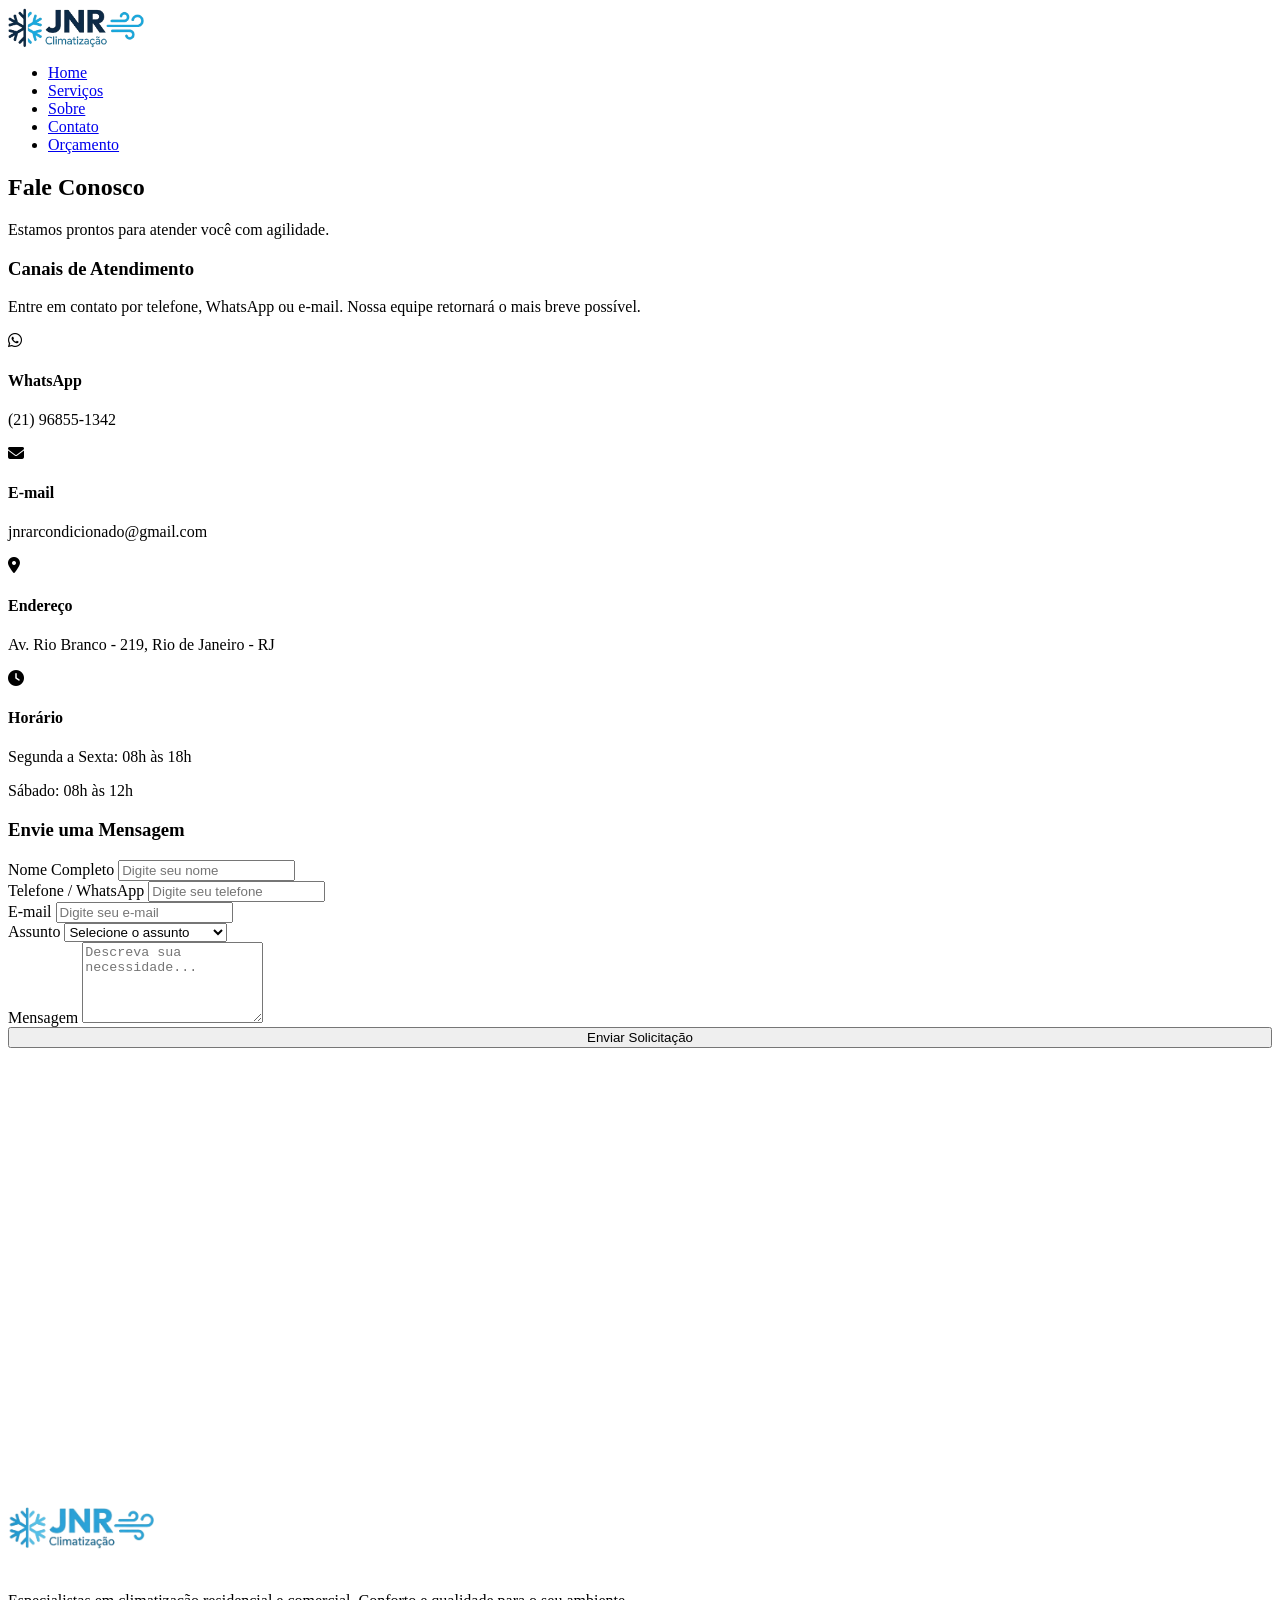
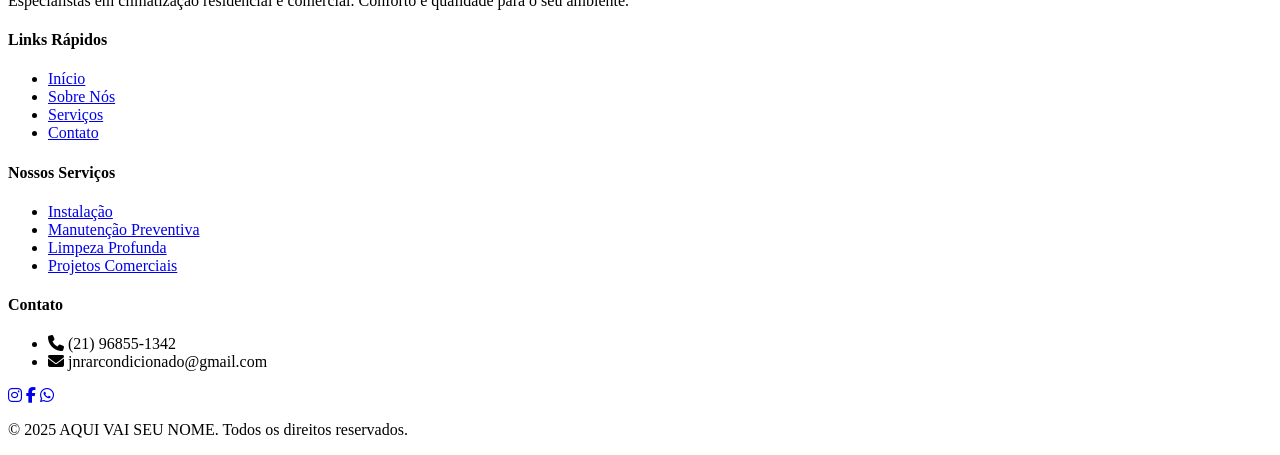
==== contato.html @ 25b924c3 "Updates to HTML, JS and visual assets" ====
<!DOCTYPE html>
<html lang="pt-BR">

<head>
    <meta charset="UTF-8">
    <meta name="viewport" content="width=device-width, initial-scale=1.0">
    <title>Fresh Air</title>
    <meta name="description"
        content="Entre em contato com a Wagner Ar-Condicionado. Solicite um orçamento ou agende uma visita técnica.">

    <!-- Google Fonts -->
    <link rel="preconnect" href="https://fonts.googleapis.com">
    <link rel="preconnect" href="https://fonts.gstatic.com" crossorigin>
    <link href="https://fonts.googleapis.com/css2?family=Outfit:wght@300;400;500;600;700&display=swap" rel="stylesheet">

    <!-- CSS -->
    <link rel="stylesheet" href="css/style.css">
    <!-- FontAwesome -->
    <link rel="stylesheet" href="https://cdnjs.cloudflare.com/ajax/libs/font-awesome/6.4.0/css/all.min.css">
</head>

<body>
    <!-- Navbar -->
    <header id="header">
        <nav class="container">
            <div class="logo">
                <img src="assets/logos/logo1.png" alt="JNR Climatização"
                    style="max-height: 40px; vertical-align: middle;">
            </div>
            <div class="menu-toggle" id="mobile-menu">
                <span class="bar"></span>
                <span class="bar"></span>
                <span class="bar"></span>
            </div>
            <ul class="nav-links">
                <li><a href="index.html">Home</a></li>
                <li><a href="servicos.html">Serviços</a></li>
                <li><a href="sobre.html">Sobre</a></li>
                <li><a href="contato.html" class="active">Contato</a></li>
                <li><a href="#contato" class="btn-primary nav-btn">Orçamento</a></li>
            </ul>
        </nav>
    </header>

    <main>
        <!-- Page Header -->
        <section class="page-header">
            <div class="container">
                <h1>Fale <span class="text-gradient">Conosco</span></h1>
                <p>Estamos prontos para atender você com agilidade.</p>
            </div>
        </section>

        <!-- Contact Section -->
        <section id="contato-page" class="service-detail">
            <div class="container">
                <div class="contact-wrapper">
                    <div class="contact-info card">
                        <h3>Canais de Atendimento</h3>
                        <p>Entre em contato por telefone, WhatsApp ou e-mail. Nossa equipe retornará o mais breve
                            possível.</p>

                        <div class="info-item">
                            <i class="fa-brands fa-whatsapp"></i>
                            <div>
                                <h4>WhatsApp</h4>
                                <p>(21) 96855-1342</p>
                            </div>
                        </div>

                        <div class="info-item">
                            <i class="fa-solid fa-envelope"></i>
                            <div>
                                <h4>E-mail</h4>
                                <p class="company-email"></p>
                            </div>
                        </div>

                        <div class="info-item">
                            <i class="fa-solid fa-location-dot"></i>
                            <div>
                                <h4>Endereço</h4>
                                <p>Av. Rio Branco - 219, Rio de Janeiro - RJ</p>
                            </div>
                        </div>

                        <div class="info-item">
                            <i class="fa-solid fa-clock"></i>
                            <div>
                                <h4>Horário</h4>
                                <p>Segunda a Sexta: 08h às 18h</p>
                                <p>Sábado: 08h às 12h</p>
                            </div>
                        </div>
                    </div>

                    <div class="contact-form card">
                        <h3>Envie uma Mensagem</h3>
                        <form>
                            <div class="form-group">
                                <label>Nome Completo</label>
                                <input type="text" placeholder="Digite seu nome" required>
                            </div>
                            <div class="form-group">
                                <label>Telefone / WhatsApp</label>
                                <input type="tel" placeholder="Digite seu telefone" required>
                            </div>
                            <div class="form-group">
                                <label>E-mail</label>
                                <input type="email" placeholder="Digite seu e-mail" required>
                            </div>
                            <div class="form-group">
                                <label>Assunto</label>
                                <select required>
                                    <option value="" disabled selected>Selecione o assunto</option>
                                    <option value="manutencao">Manutenção Preventiva</option>
                                    <option value="corretiva">Manutenção Corretiva</option>
                                    <option value="instalacao">Instalação</option>
                                    <option value="higienizacao">Higienização</option>
                                    <option value="orcamento">Orçamento</option>
                                    <option value="duvida">Dúvidas</option>
                                </select>
                            </div>
                            <div class="form-group">
                                <label>Mensagem</label>
                                <textarea placeholder="Descreva sua necessidade..." rows="5" required></textarea>
                            </div>
                            <button type="submit" class="btn-primary" style="width: 100%;">Enviar Solicitação</button>
                        </form>
                    </div>
                </div>
            </div>
        </section>

        <!-- Map Section (Placeholder) -->
        <section id="mapa">
            <div class="container">
                <div class="card map-container">
                    <iframe
                        src="https://maps.google.com/maps?q=Avenida+Rio+Branco,+219,+Cinelândia,+Rio+de+Janeiro&t=&z=15&ie=UTF8&iwloc=&output=embed"
                        width="100%" height="450" style="border:0;" allowfullscreen="" loading="lazy"
                        referrerpolicy="no-referrer-when-downgrade"></iframe>
                </div>
            </div>
        </section>
    </main>

    <footer>
        <div class="container">
            <div class="footer-grid">
                <div class="footer-col">
                    <img src="assets/logos/logo2.png" alt="JNR Climatização"
                        style="max-height: 50px; margin-bottom: 20px;">
                    <p>Especialistas em climatização residencial e comercial. Conforto e qualidade para o seu ambiente.
                    </p>
                </div>
                <div class="footer-col">
                    <h4>Links Rápidos</h4>
                    <ul class="footer-links">
                        <li><a href="index.html">Início</a></li>
                        <li><a href="sobre.html">Sobre Nós</a></li>
                        <li><a href="servicos.html">Serviços</a></li>
                        <li><a href="contato.html">Contato</a></li>
                    </ul>
                </div>
                <div class="footer-col">
                    <h4>Nossos Serviços</h4>
                    <ul class="footer-links">
                        <li><a href="servicos.html">Instalação</a></li>
                        <li><a href="servicos.html">Manutenção Preventiva</a></li>
                        <li><a href="servicos.html">Limpeza Profunda</a></li>
                        <li><a href="servicos.html">Projetos Comerciais</a></li>
                    </ul>
                </div>
                <div class="footer-col">
                    <h4>Contato</h4>
                    <ul class="footer-links">
                        <li><i class="fa-solid fa-phone"></i> (21) 96855-1342</li>
                        <li><i class="fa-solid fa-envelope"></i> <span class="company-email"></span></li>
                    </ul>
                    <div class="social-links">
                        <a href="#" class="social-link"><i class="fa-brands fa-instagram"></i></a>
                        <a href="#" class="social-link"><i class="fa-brands fa-facebook-f"></i></a>
                        <a href="#" class="social-link"><i class="fa-brands fa-whatsapp"></i></a>
                    </div>
                </div>
            </div>
            <div class="footer-bottom">
                <p>&copy; 2025 AQUI VAI SEU NOME. Todos os direitos reservados.</p>
            </div>
        </div>
    </footer>

    <!-- JS -->
    <script src="js/script.js"></script>
</body>

</html>
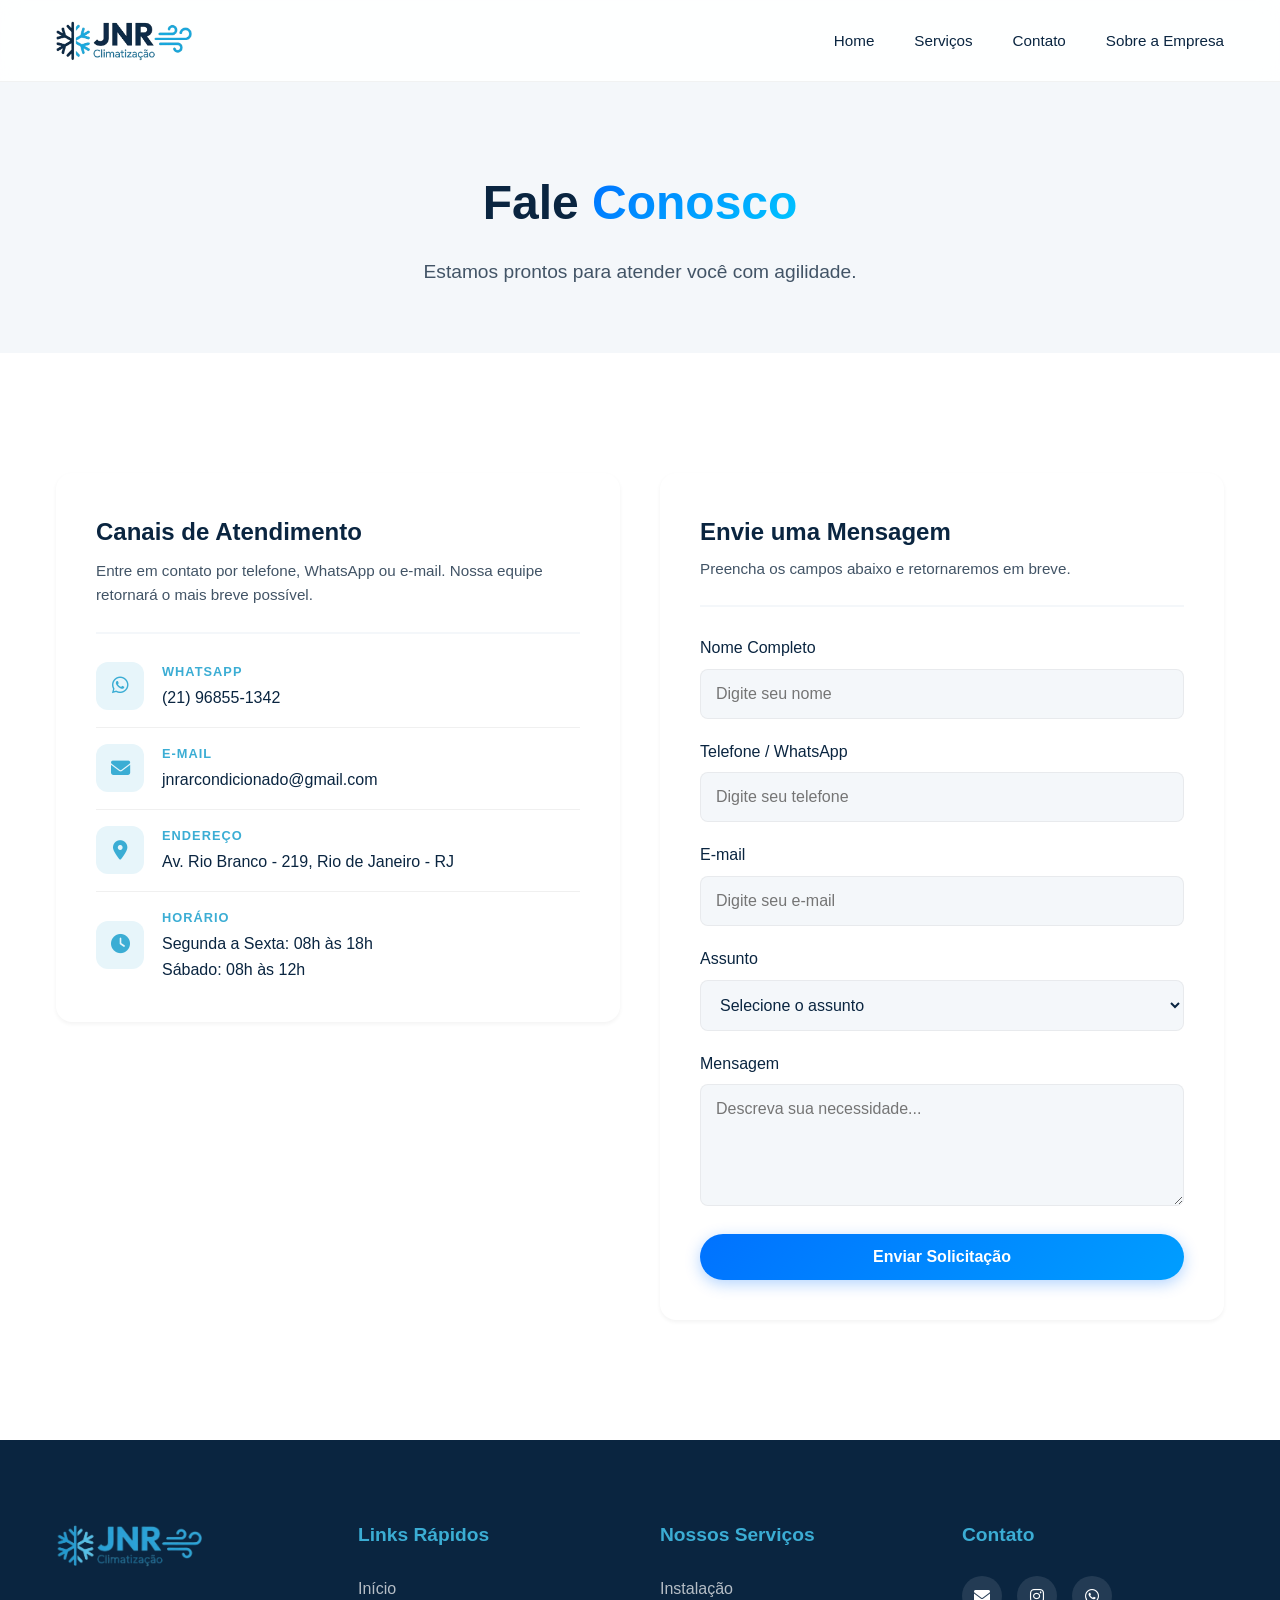
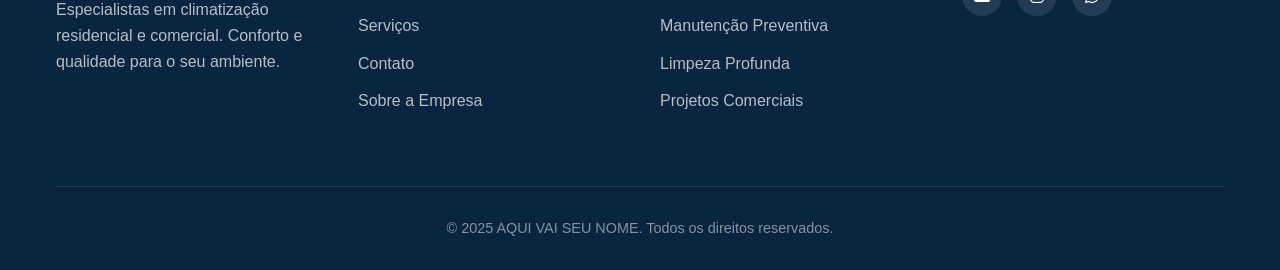
==== commit 26e0ae74: "Harmonizar cor secundaria com azul do logo (floco de neve)" ====
--- a/contato.html
+++ b/contato.html
@@ -4,7 +4,7 @@
 <head>
     <meta charset="UTF-8">
     <meta name="viewport" content="width=device-width, initial-scale=1.0">
-    <title>Fresh Air</title>
+    <title>JNR Climatização</title>
     <meta name="description"
         content="Entre em contato com a Wagner Ar-Condicionado. Solicite um orçamento ou agende uma visita técnica.">
 
@@ -35,9 +35,8 @@
             <ul class="nav-links">
                 <li><a href="index.html">Home</a></li>
                 <li><a href="servicos.html">Serviços</a></li>
-                <li><a href="sobre.html">Sobre</a></li>
-                <li><a href="contato.html" class="active">Contato</a></li>
-                <li><a href="#contato" class="btn-primary nav-btn">Orçamento</a></li>
+                <li><a href="contato.html">Contato</a></li>
+                <li><a href="sobre.html">Sobre a Empresa</a></li>
             </ul>
         </nav>
     </header>
@@ -96,6 +95,7 @@
 
                     <div class="contact-form card">
                         <h3>Envie uma Mensagem</h3>
+                        <p>Preencha os campos abaixo e retornaremos em breve.</p>
                         <form>
                             <div class="form-group">
                                 <label>Nome Completo</label>
@@ -131,18 +131,6 @@
                 </div>
             </div>
         </section>
-
-        <!-- Map Section (Placeholder) -->
-        <section id="mapa">
-            <div class="container">
-                <div class="card map-container">
-                    <iframe
-                        src="https://maps.google.com/maps?q=Avenida+Rio+Branco,+219,+Cinelândia,+Rio+de+Janeiro&t=&z=15&ie=UTF8&iwloc=&output=embed"
-                        width="100%" height="450" style="border:0;" allowfullscreen="" loading="lazy"
-                        referrerpolicy="no-referrer-when-downgrade"></iframe>
-                </div>
-            </div>
-        </section>
     </main>
 
     <footer>
@@ -158,9 +146,9 @@
                     <h4>Links Rápidos</h4>
                     <ul class="footer-links">
                         <li><a href="index.html">Início</a></li>
-                        <li><a href="sobre.html">Sobre Nós</a></li>
                         <li><a href="servicos.html">Serviços</a></li>
                         <li><a href="contato.html">Contato</a></li>
+                        <li><a href="sobre.html">Sobre a Empresa</a></li>
                     </ul>
                 </div>
                 <div class="footer-col">
@@ -174,14 +162,18 @@
                 </div>
                 <div class="footer-col">
                     <h4>Contato</h4>
-                    <ul class="footer-links">
-                        <li><i class="fa-solid fa-phone"></i> (21) 96855-1342</li>
-                        <li><i class="fa-solid fa-envelope"></i> <span class="company-email"></span></li>
-                    </ul>
                     <div class="social-links">
-                        <a href="#" class="social-link"><i class="fa-brands fa-instagram"></i></a>
-                        <a href="#" class="social-link"><i class="fa-brands fa-facebook-f"></i></a>
-                        <a href="#" class="social-link"><i class="fa-brands fa-whatsapp"></i></a>
+                        <a href="mailto:jnrarcondicionado@gmail.com" class="social-link" aria-label="E-mail">
+                            <i class="fa-solid fa-envelope"></i>
+                        </a>
+                        <a href="https://www.instagram.com/jnrclimatizacaoar?igsh=a3k0N3pocHFoZ3V6" class="social-link"
+                            target="_blank" rel="noopener noreferrer" aria-label="Instagram">
+                            <i class="fa-brands fa-instagram"></i>
+                        </a>
+                        <a href="https://wa.me/5521968551342" class="social-link" target="_blank"
+                            rel="noopener noreferrer" aria-label="WhatsApp">
+                            <i class="fa-brands fa-whatsapp"></i>
+                        </a>
                     </div>
                 </div>
             </div>
--- a/css/style.css
+++ b/css/style.css
@@ -0,0 +1,991 @@
+:root {
+    /* Color Palette - Light Theme */
+    --color-primary: #0A2540;
+    /* Dark Blue for Headings */
+    --color-secondary: #3BADD4;
+    /* Brand Blue Accent (snowflake tone) */
+    --color-accent: #0072ff;
+    /* Purple Accent */
+    --color-text: #425466;
+    /* Grey for Body Text */
+    --color-bg: #FFFFFF;
+    /* White Background */
+    --color-bg-alt: #F4F7FA;
+    /* Light Grey/Blue Background */
+    --color-white: #FFFFFF;
+
+    /* Gradients */
+    --gradient-primary: linear-gradient(135deg, #0072ff 0%, #00c6ff 100%);
+    --gradient-text: linear-gradient(135deg, #0A2540 0%, #0072ff 100%);
+
+    /* Typography */
+    --font-main: 'Outfit', sans-serif;
+
+    /* Spacing */
+    --spacing-sm: 8px;
+    --spacing-md: 16px;
+    --spacing-lg: 32px;
+    --spacing-xl: 64px;
+    --spacing-xxl: 120px;
+
+    /* Effects */
+    --shadow-sm: 0 2px 4px rgba(0, 0, 0, 0.05);
+    --shadow-md: 0 4px 12px rgba(0, 0, 0, 0.08);
+    --shadow-lg: 0 12px 24px rgba(0, 0, 0, 0.12);
+    --radius-sm: 8px;
+    --radius-md: 16px;
+    --radius-lg: 24px;
+}
+
+* {
+    margin: 0;
+    padding: 0;
+    box-sizing: border-box;
+}
+
+body {
+    font-family: var(--font-main);
+    background-color: var(--color-bg);
+    color: var(--color-text);
+    line-height: 1.6;
+    overflow-x: hidden;
+}
+
+.container {
+    max-width: 1200px;
+    margin: 0 auto;
+    padding: 0 var(--spacing-md);
+}
+
+a {
+    text-decoration: none;
+    color: inherit;
+    transition: all 0.3s ease;
+}
+
+ul {
+    list-style: none;
+}
+
+/* Utility Classes */
+.text-gradient {
+    background: var(--gradient-primary);
+    -webkit-background-clip: text;
+    background-clip: text;
+    -webkit-text-fill-color: transparent;
+}
+
+.section-title {
+    font-size: 2.5rem;
+    text-align: center;
+    margin-bottom: var(--spacing-lg);
+    font-weight: 700;
+    color: var(--color-primary);
+}
+
+.section-subtitle {
+    text-align: center;
+    font-size: 1.1rem;
+    color: var(--color-text);
+    margin-bottom: var(--spacing-xl);
+    max-width: 600px;
+    margin-left: auto;
+    margin-right: auto;
+}
+
+.card {
+    background: var(--color-white);
+    padding: 40px;
+    border-radius: var(--radius-md);
+    box-shadow: var(--shadow-sm);
+    transition: transform 0.3s ease, box-shadow 0.3s ease;
+}
+
+.card:hover {
+    transform: translateY(-5px);
+    box-shadow: var(--shadow-lg);
+}
+
+.alt-bg {
+    background-color: var(--color-bg-alt);
+}
+
+/* Buttons */
+.btn-primary {
+    background: var(--gradient-primary);
+    background-size: 200% auto;
+    color: var(--color-white);
+    padding: 14px 32px;
+    border-radius: 50px;
+    font-weight: 600;
+    font-size: 1rem;
+    border: none;
+    cursor: pointer;
+    display: inline-block;
+    box-shadow: 0 4px 15px rgba(0, 114, 255, 0.3);
+    transition: all 0.5s ease;
+}
+
+.btn-primary:hover {
+    background-position: right center;
+    transform: scale(1.05);
+    box-shadow: 0 8px 25px rgba(0, 114, 255, 0.4);
+}
+
+.btn-outline {
+    background: transparent;
+    color: var(--color-accent);
+    padding: 14px 32px;
+    border-radius: 50px;
+    font-weight: 600;
+    font-size: 1rem;
+    border: 2px solid rgba(0, 114, 255, 0.2);
+    cursor: pointer;
+    display: inline-block;
+}
+
+.btn-outline:hover {
+    border-color: var(--color-accent);
+    background: rgba(0, 114, 255, 0.05);
+}
+
+/* Header */
+#header {
+    position: fixed;
+    top: 0;
+    left: 0;
+    width: 100%;
+    z-index: 1000;
+    padding: 20px 0;
+    background: rgba(255, 255, 255, 0.9);
+    backdrop-filter: blur(10px);
+    border-bottom: 1px solid rgba(0, 0, 0, 0.05);
+}
+
+.menu-toggle {
+    display: none;
+    flex-direction: column;
+    cursor: pointer;
+}
+
+.bar {
+    width: 25px;
+    height: 3px;
+    background-color: var(--color-primary);
+    margin: 3px 0;
+    transition: 0.4s;
+}
+
+#header .container {
+    display: flex;
+    justify-content: space-between;
+    align-items: center;
+}
+
+.logo {
+    font-size: 1.5rem;
+    font-weight: 800;
+    color: var(--color-primary);
+}
+
+.nav-links {
+    display: flex;
+    gap: 40px;
+    align-items: center;
+    /* Fix alignment of links and button */
+}
+
+.nav-links a {
+    font-weight: 500;
+    color: var(--color-primary);
+    font-size: 0.95rem;
+}
+
+.nav-links a:hover {
+    color: var(--color-accent);
+}
+
+.nav-links a.active {
+    color: var(--color-accent);
+    font-weight: 700;
+}
+
+.nav-links .btn-primary {
+    color: var(--color-white);
+    padding: 10px 24px;
+    /* Slightly smaller in nav */
+}
+
+.nav-links .btn-primary:hover {
+    color: var(--color-white);
+}
+
+/* Hero Section */
+#hero {
+    padding: 180px 0 100px;
+    background: var(--color-bg-alt);
+    position: relative;
+    overflow: hidden;
+}
+
+.hero-content {
+    display: grid;
+    grid-template-columns: 1fr 1fr;
+    gap: 60px;
+    align-items: center;
+}
+
+.hero-text h1 {
+    font-size: 4rem;
+    line-height: 1.1;
+    margin-bottom: 24px;
+    color: var(--color-primary);
+    font-weight: 800;
+}
+
+.hero-text p {
+    font-size: 1.25rem;
+    color: var(--color-text);
+    margin-bottom: 40px;
+    max-width: 90%;
+}
+
+.hero-buttons {
+    display: flex;
+    gap: 20px;
+}
+
+.hero-image {
+    position: relative;
+}
+
+.hero-image img {
+    width: 100%;
+    border-radius: var(--radius-lg);
+    box-shadow: var(--shadow-lg);
+    transform: perspective(1000px) rotateY(-5deg);
+    transition: transform 0.5s ease;
+}
+
+.hero-image:hover img {
+    transform: perspective(1000px) rotateY(0deg);
+}
+
+/* Brands Section */
+#brands {
+    padding: 60px 0;
+    background: var(--color-white);
+    border-bottom: 1px solid rgba(0, 0, 0, 0.05);
+}
+
+.brands-text {
+    text-align: center;
+    margin-bottom: 30px;
+    color: var(--color-text);
+    font-weight: 700;
+}
+
+.brands-container {
+    display: flex;
+    justify-content: center;
+    align-items: center;
+    flex-wrap: wrap;
+    gap: 30px;
+    opacity: 0.6;
+}
+
+.brand-item {
+    font-size: 2.5rem;
+    font-weight: 700;
+    color: #A0AEC0;
+    display: flex;
+    align-items: center;
+    gap: 10px;
+}
+
+/* Features/Merchandise Section */
+#features {
+    padding: var(--spacing-xxl) 0;
+    background: var(--color-white);
+}
+
+.feature-block {
+    display: grid;
+    grid-template-columns: 1fr 1fr;
+    gap: 80px;
+    align-items: center;
+    margin-bottom: 100px;
+}
+
+.feature-block.reverse {
+    direction: rtl;
+}
+
+.feature-block.reverse .feature-text {
+    direction: ltr;
+}
+
+.feature-text h2 {
+    font-size: 3rem;
+    margin-bottom: 24px;
+    color: var(--color-primary);
+    line-height: 1.2;
+}
+
+.feature-text p {
+    font-size: 1.1rem;
+    color: var(--color-text);
+    margin-bottom: 30px;
+}
+
+.feature-image img {
+    width: 100%;
+    border-radius: var(--radius-lg);
+    box-shadow: var(--shadow-md);
+}
+
+/* Services Section */
+#services {
+    padding: var(--spacing-xxl) 0;
+    background: var(--color-bg-alt);
+}
+
+.services-grid {
+    display: grid;
+    grid-template-columns: repeat(auto-fit, minmax(300px, 1fr));
+    gap: 30px;
+}
+
+.service-card {
+    background: var(--color-white);
+    padding: 40px;
+    border-radius: var(--radius-md);
+    box-shadow: var(--shadow-sm);
+    transition: transform 0.3s ease, box-shadow 0.3s ease;
+}
+
+.service-card:hover {
+    transform: translateY(-10px);
+    box-shadow: var(--shadow-lg);
+}
+
+.service-icon {
+    width: 60px;
+    height: 60px;
+    background: rgba(99, 91, 255, 0.1);
+    border-radius: 12px;
+    display: flex;
+    align-items: center;
+    justify-content: center;
+    font-size: 1.5rem;
+    color: var(--color-accent);
+    margin-bottom: 24px;
+}
+
+.service-card h3 {
+    font-size: 1.25rem;
+    margin-bottom: 12px;
+    color: var(--color-primary);
+}
+
+.service-card p {
+    color: var(--color-text);
+    font-size: 1rem;
+}
+
+/* Testimonials */
+#testimonials {
+    padding: var(--spacing-xxl) 0;
+    background: var(--color-white);
+}
+
+.testimonial-card {
+    background: var(--color-bg-alt);
+    padding: 40px;
+    border-radius: var(--radius-md);
+    position: relative;
+}
+
+.testimonial-card p {
+    font-size: 1.1rem;
+    color: var(--color-primary);
+    margin-bottom: 24px;
+    font-style: italic;
+}
+
+.testimonial-author h4 {
+    color: var(--color-primary);
+    font-weight: 700;
+}
+
+.stars {
+    color: #FFB400;
+    margin-bottom: 16px;
+}
+
+/* CTA Section */
+#cta {
+    padding: 100px 0;
+    background: var(--color-bg-alt);
+}
+
+.cta-box {
+    background: var(--color-primary);
+    border-radius: var(--radius-lg);
+    padding: 55px;
+    text-align: center;
+    color: var(--color-white);
+    position: relative;
+    overflow: hidden;
+}
+
+.cta-box h2 {
+    font-size: 2.5rem;
+    margin-bottom: 20px;
+}
+
+.cta-box p {
+    font-size: 1.2rem;
+    opacity: 0.9;
+    margin-bottom: 40px;
+    max-width: 600px;
+    margin-left: auto;
+    margin-right: auto;
+}
+
+.cta-box .btn-primary {
+    background: var(--color-white);
+    color: var(--color-primary);
+}
+
+.cta-box .btn-primary:hover {
+    box-shadow: 0 8px 25px rgba(255, 255, 255, 0.3);
+}
+
+/* Footer */
+footer {
+    background-color: var(--color-primary);
+    color: var(--color-white);
+    padding: 80px 0 30px;
+    margin-top: auto;
+}
+
+.footer-grid {
+    display: grid;
+    grid-template-columns: repeat(auto-fit, minmax(250px, 1fr));
+    gap: 40px;
+    margin-bottom: 60px;
+}
+
+.footer-col h4 {
+    font-size: 1.2rem;
+    margin-bottom: 25px;
+    color: var(--color-secondary);
+    font-weight: 600;
+}
+
+.footer-col p {
+    color: rgba(255, 255, 255, 0.7);
+    margin-bottom: 20px;
+    line-height: 1.6;
+}
+
+.footer-links li {
+    margin-bottom: 12px;
+}
+
+.footer-links a {
+    color: rgba(255, 255, 255, 0.7);
+    transition: color 0.3s ease;
+}
+
+.footer-links a:hover {
+    color: var(--color-secondary);
+    padding-left: 5px;
+}
+
+.social-links {
+    display: flex;
+    gap: 15px;
+    margin-top: 20px;
+}
+
+.social-link {
+    width: 40px;
+    height: 40px;
+    background: rgba(255, 255, 255, 0.1);
+    border-radius: 50%;
+    display: flex;
+    align-items: center;
+    justify-content: center;
+    color: var(--color-white);
+    transition: all 0.3s ease;
+}
+
+.social-link:hover {
+    background: var(--color-secondary);
+    color: var(--color-primary);
+    transform: translateY(-3px);
+}
+
+.footer-bottom {
+    border-top: 1px solid rgba(255, 255, 255, 0.1);
+    padding-top: 30px;
+    text-align: center;
+    color: rgba(255, 255, 255, 0.5);
+    font-size: 0.9rem;
+}
+
+/* Page Header */
+.page-header {
+    padding: 165px 0 65px;
+    background: var(--color-bg-alt);
+    text-align: center;
+}
+
+.page-header h1 {
+    font-size: 3rem;
+    margin-bottom: 15px;
+    color: var(--color-primary);
+    font-weight: 800;
+}
+
+.page-header p {
+    font-size: 1.2rem;
+    color: var(--color-text);
+}
+
+/* Service Detail Sections (Secondary Pages) */
+.service-detail {
+    padding: var(--spacing-xxl) 0;
+}
+
+.service-content {
+    display: grid;
+    grid-template-columns: 1fr 1fr;
+    gap: 60px;
+    align-items: center;
+}
+
+.service-content.reverse {
+    direction: rtl;
+}
+
+.service-content.reverse .service-text {
+    direction: ltr;
+}
+
+.service-text h2 {
+    font-size: 2.5rem;
+    margin-bottom: 20px;
+    color: var(--color-primary);
+}
+
+.service-text p {
+    font-size: 1.1rem;
+    color: var(--color-text);
+    margin-bottom: 20px;
+}
+
+.service-text ul {
+    margin-bottom: 30px;
+}
+
+.service-text ul li {
+    display: flex;
+    align-items: center;
+    gap: 10px;
+    margin-bottom: 10px;
+    font-size: 1.1rem;
+    color: var(--color-text);
+}
+
+.service-text ul li i {
+    color: var(--color-secondary);
+}
+
+.service-image {
+    height: 400px;
+    display: flex;
+    align-items: center;
+    justify-content: center;
+    font-size: 8rem;
+    color: var(--color-secondary);
+    background: var(--color-white);
+    border-radius: var(--radius-md);
+    box-shadow: var(--shadow-md);
+    overflow: hidden;
+    isolation: isolate;
+}
+
+/* About Page Styles */
+.mvv-grid {
+    display: grid;
+    grid-template-columns: repeat(auto-fit, minmax(300px, 1fr));
+    gap: var(--spacing-lg);
+}
+
+.mvv-card {
+    text-align: center;
+    padding: 40px 20px;
+    background: var(--color-white);
+    border-radius: var(--radius-md);
+    box-shadow: var(--shadow-sm);
+}
+
+.mvv-card i {
+    font-size: 3rem;
+    color: var(--color-secondary);
+    margin-bottom: 20px;
+}
+
+.mvv-card h3 {
+    margin-bottom: 15px;
+    font-size: 1.5rem;
+    color: var(--color-primary);
+}
+
+.mvv-card p {
+    color: var(--color-text);
+}
+
+.team-grid {
+    display: grid;
+    grid-template-columns: repeat(auto-fit, minmax(250px, 1fr));
+    gap: var(--spacing-lg);
+}
+
+.team-card {
+    text-align: center;
+    padding: 30px;
+    background: var(--color-white);
+    border-radius: var(--radius-md);
+    box-shadow: var(--shadow-sm);
+}
+
+.team-icon {
+    width: 100px;
+    height: 100px;
+    background: rgba(99, 91, 255, 0.1);
+    border-radius: 50%;
+    margin: 0 auto 20px;
+    display: flex;
+    align-items: center;
+    justify-content: center;
+    font-size: 2.5rem;
+    color: var(--color-accent);
+}
+
+.team-card h3 {
+    margin-bottom: 5px;
+    color: var(--color-primary);
+}
+
+.team-card p {
+    color: var(--color-text);
+    font-size: 0.9rem;
+    text-transform: uppercase;
+    letter-spacing: 1px;
+}
+
+/* Contact Page Styles */
+.contact-wrapper {
+    display: grid;
+    grid-template-columns: 1fr 1fr;
+    gap: 40px;
+    align-items: start;
+}
+
+.contact-info {
+    display: flex;
+    flex-direction: column;
+    gap: 0;
+    background: var(--color-white);
+    padding: 40px;
+    border-radius: var(--radius-md);
+    box-shadow: var(--shadow-sm);
+}
+
+.contact-info h3 {
+    font-size: 1.5rem;
+    font-weight: 700;
+    color: var(--color-primary);
+    margin-bottom: 8px;
+}
+
+.contact-info>p {
+    font-size: 0.95rem;
+    color: var(--color-text);
+    margin-bottom: 28px;
+    padding-bottom: 24px;
+    border-bottom: 2px solid var(--color-bg-alt);
+    line-height: 1.6;
+}
+
+.info-item {
+    display: flex;
+    align-items: center;
+    gap: 18px;
+    padding: 16px 0;
+    border-bottom: 1px solid rgba(0, 0, 0, 0.06);
+}
+
+.info-item:first-of-type {
+    padding-top: 0;
+}
+
+.info-item:last-child {
+    border-bottom: none;
+    padding-bottom: 0;
+}
+
+.info-item i {
+    width: 48px;
+    height: 48px;
+    min-width: 48px;
+    background: rgba(59, 173, 212, 0.12);
+    border-radius: 12px;
+    display: flex;
+    align-items: center;
+    justify-content: center;
+    color: var(--color-secondary);
+    font-size: 1.2rem;
+}
+
+.info-item h4 {
+    margin-bottom: 3px;
+    font-size: 0.8rem;
+    font-weight: 600;
+    text-transform: uppercase;
+    letter-spacing: 0.08em;
+    color: var(--color-secondary);
+}
+
+.info-item p {
+    color: var(--color-primary);
+    font-size: 1rem;
+    font-weight: 500;
+}
+
+.contact-form {
+    background: var(--color-white);
+    padding: 40px;
+    border-radius: var(--radius-md);
+    box-shadow: var(--shadow-sm);
+}
+
+.contact-form h3 {
+    font-size: 1.5rem;
+    font-weight: 700;
+    color: var(--color-primary);
+    margin-bottom: 6px;
+}
+
+.contact-form>p {
+    font-size: 0.95rem;
+    color: var(--color-text);
+    margin-bottom: 28px;
+    padding-bottom: 24px;
+    border-bottom: 2px solid var(--color-bg-alt);
+}
+
+.contact-form form {
+    display: flex;
+    flex-direction: column;
+    gap: 20px;
+}
+
+.form-group label {
+    display: block;
+    margin-bottom: 8px;
+    color: var(--color-primary);
+    font-weight: 500;
+}
+
+.form-group input,
+.form-group select,
+.form-group textarea {
+    width: 100%;
+    padding: 15px;
+    background: var(--color-bg-alt);
+    border: 1px solid rgba(0, 0, 0, 0.05);
+    border-radius: 8px;
+    color: var(--color-primary);
+    font-family: var(--font-main);
+    font-size: 1rem;
+    transition: all 0.3s ease;
+}
+
+.form-group input:focus,
+.form-group select:focus,
+.form-group textarea:focus {
+    outline: none;
+    border-color: var(--color-secondary);
+    box-shadow: 0 0 0 3px rgba(59, 173, 212, 0.15);
+    background: var(--color-white);
+}
+
+#mapa {
+    padding-bottom: var(--spacing-xl);
+}
+
+.map-container {
+    padding: 10px;
+    background: var(--color-white);
+    border-radius: var(--radius-md);
+    box-shadow: var(--shadow-sm);
+}
+
+/* Responsive */
+@media (max-width: 968px) {
+    .hero-content {
+        grid-template-columns: 1fr;
+        text-align: center;
+    }
+
+    .hero-buttons {
+        justify-content: center;
+    }
+
+    .hero-text h1 {
+        font-size: 3rem;
+    }
+
+    .feature-block {
+        grid-template-columns: 1fr;
+        gap: 40px;
+    }
+
+    .feature-block.reverse {
+        direction: ltr;
+    }
+
+    .service-content,
+    .service-content.reverse {
+        grid-template-columns: 1fr;
+        gap: 40px;
+    }
+
+    /* Reorder images to top on mobile */
+    .hero-image,
+    .feature-image,
+    .service-image {
+        order: -1;
+    }
+
+    /* Reduce button size on mobile */
+    .btn-primary,
+    .btn-outline {
+        padding: 10px 30px;
+    }
+
+    /* Mobile Optimization */
+    #hero {
+        padding: 120px 0 60px;
+        /* Reduced padding */
+    }
+
+    .section-title {
+        font-size: 2rem;
+        /* Reduced font size */
+        margin-bottom: 30px;
+    }
+
+    .hero-text h1 {
+        font-size: 2.5rem;
+        /* Reduced font size */
+    }
+
+    .hero-text p {
+        font-size: 1.1rem;
+    }
+
+    #features,
+    #services,
+    #testimonials,
+    .service-detail {
+        padding: 60px 0;
+        /* Reduced padding */
+    }
+
+    .page-header {
+        padding: 155px 0 55px;
+    }
+
+    .contact-wrapper {
+        grid-template-columns: 1fr;
+    }
+
+    /* Mobile Navigation */
+    .menu-toggle {
+        display: flex;
+        z-index: 1001;
+    }
+
+    .nav-links {
+        display: flex;
+        flex-direction: column;
+        position: fixed;
+        top: 0;
+        right: -100%;
+        width: 70%;
+        height: 100vh;
+        background: rgba(255, 255, 255, 0.95);
+        backdrop-filter: blur(10px);
+        padding-top: 80px;
+        transition: 0.3s ease-in-out;
+        box-shadow: -5px 0 15px rgba(0, 0, 0, 0.1);
+        align-items: center;
+        gap: 30px;
+    }
+
+    .nav-links.active {
+        right: 0;
+    }
+
+    .nav-links li {
+        width: 100%;
+        text-align: center;
+    }
+
+    .nav-links a {
+        font-size: 1.2rem;
+        display: block;
+        padding: 10px;
+    }
+
+    .nav-links .btn-primary {
+        margin-top: 20px;
+        display: inline-block;
+        width: auto;
+    }
+
+    /* Hamburger Animation */
+    .menu-toggle.is-active .bar:nth-child(1) {
+        transform: rotate(-45deg) translate(-5px, 6px);
+    }
+
+    .menu-toggle.is-active .bar:nth-child(2) {
+        opacity: 0;
+    }
+
+    .menu-toggle.is-active .bar:nth-child(3) {
+        transform: rotate(45deg) translate(-5px, -6px);
+    }
+}
+
+/* Brand Logos */
+.brand-logo {
+    height: 35px;
+    width: auto;
+    object-fit: contain;
+    filter: grayscale(100%);
+    opacity: 0.6;
+    transition: all 0.3s ease;
+}
+
+.brand-logo:hover {
+    filter: grayscale(0%);
+    opacity: 1;
+    transform: scale(1.1);
+}
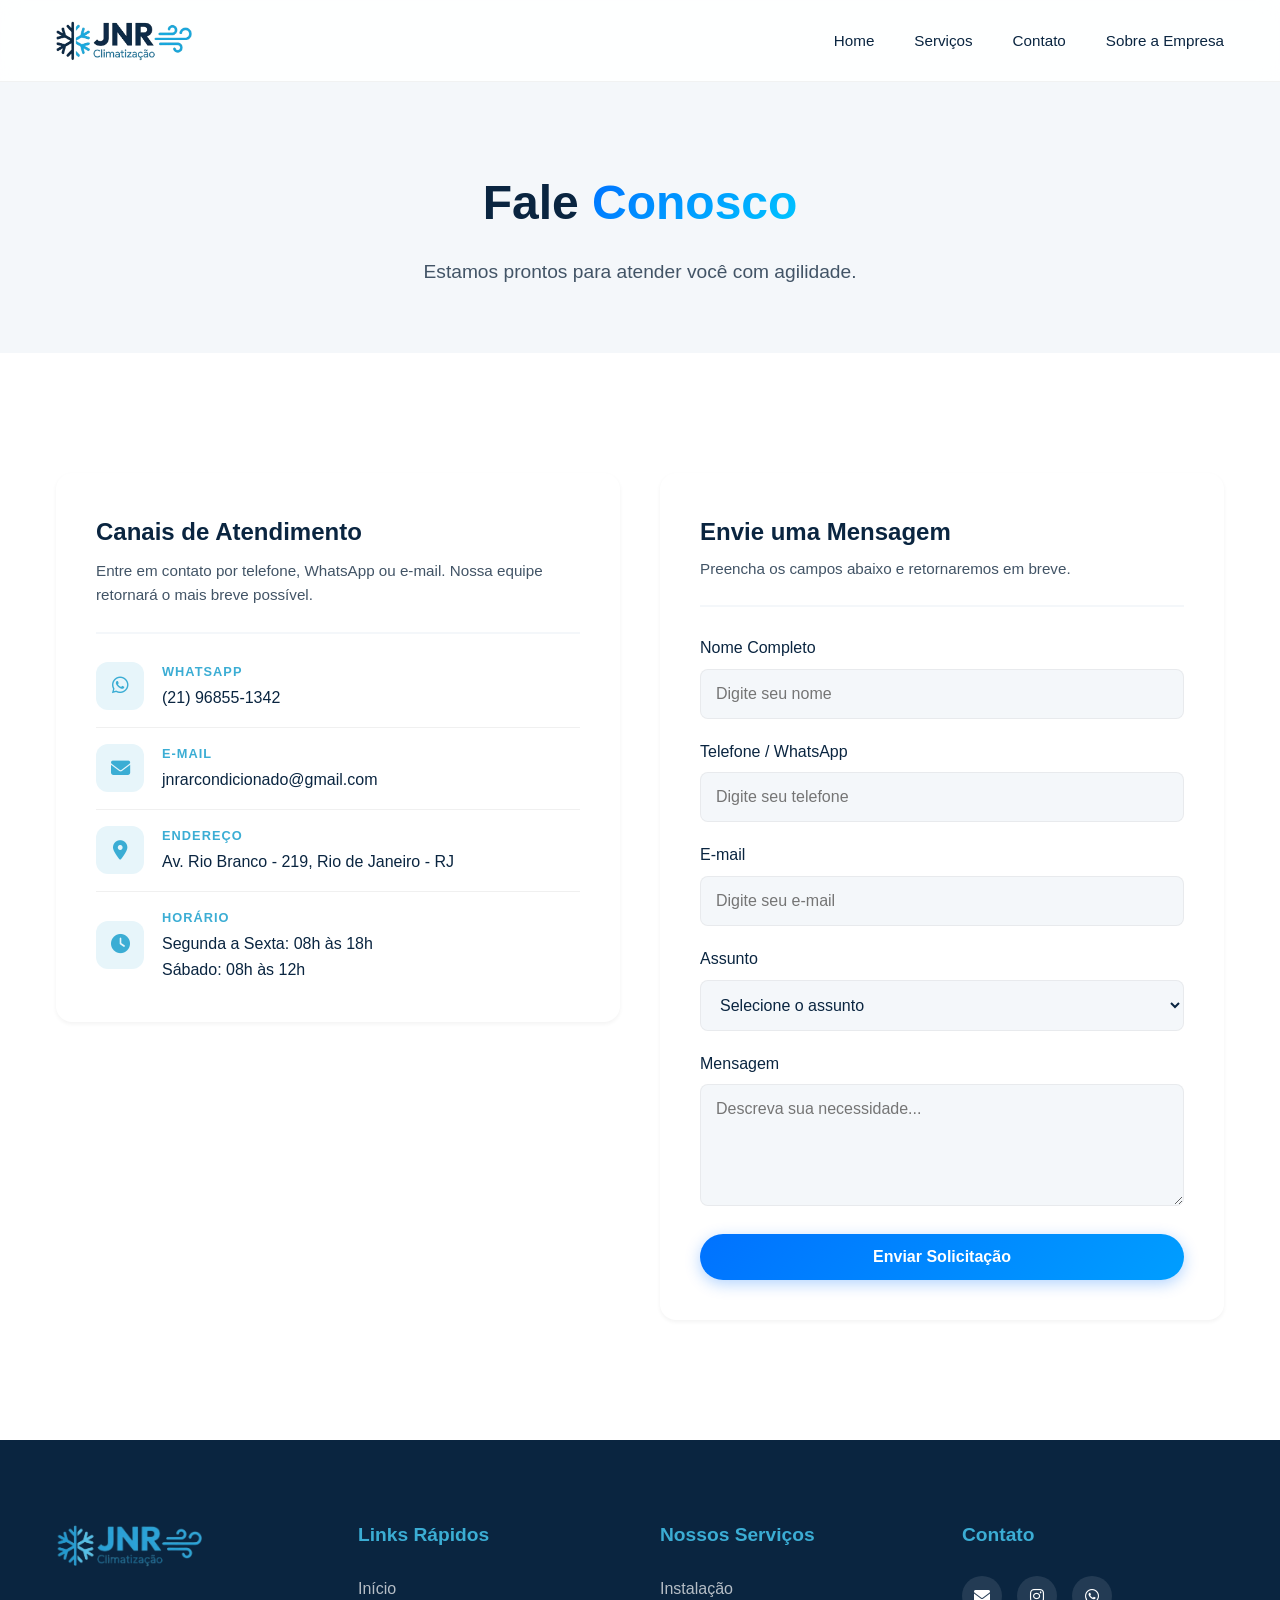
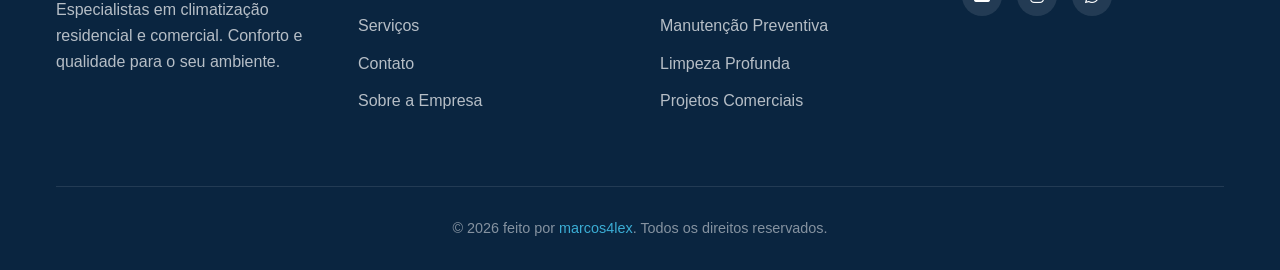
==== commit e8012665: "edicao footer" ====
--- a/contato.html
+++ b/contato.html
@@ -5,6 +5,7 @@
     <meta charset="UTF-8">
     <meta name="viewport" content="width=device-width, initial-scale=1.0">
     <title>JNR Climatização</title>
+    <link rel="icon" type="image/png" href="assets/logos/logo-ico.png">
     <meta name="description"
         content="Entre em contato com a Wagner Ar-Condicionado. Solicite um orçamento ou agende uma visita técnica.">
 
@@ -178,7 +179,8 @@
                 </div>
             </div>
             <div class="footer-bottom">
-                <p>&copy; 2025 AQUI VAI SEU NOME. Todos os direitos reservados.</p>
+                <p>&copy; 2026 feito por <a href="https://marcos4lex.dev" target="_blank" rel="noopener noreferrer"
+                        style="color: var(--color-secondary);">marcos4lex</a>. Todos os direitos reservados.</p>
             </div>
         </div>
     </footer>
